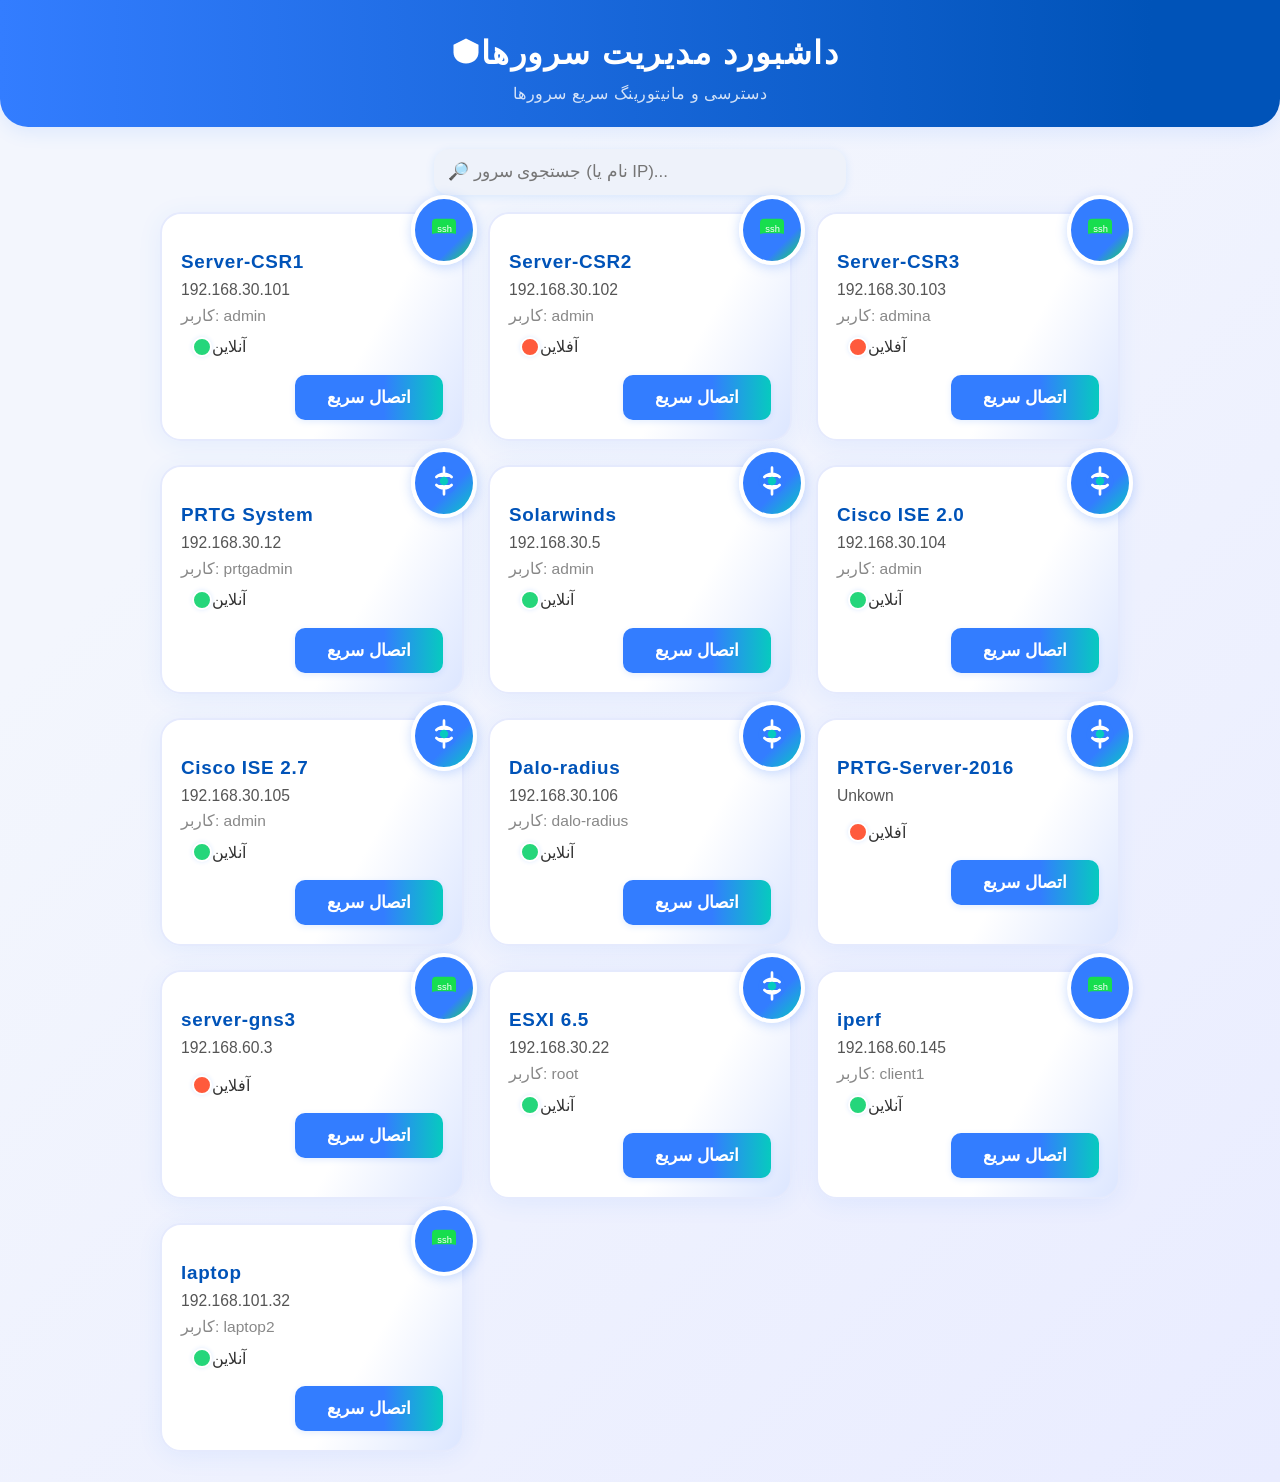
==== index.html @ 3cae503d "Rename index_Version3.html to index.html" ====
<!DOCTYPE html>
<html lang="fa">
<head>
  <meta charset="UTF-8">
  <meta name="viewport" content="width=device-width, initial-scale=1">
  <title>داشبورد سرورها | مدیریت سریع</title>
  <link rel="stylesheet" href="style_Version3.css">
</head>
<body>
  <header>
    <div class="header-content">
      <span class="header-icon">
        <svg width="30" height="30" viewBox="0 0 24 24" fill="#fff"><path d="M12 2L2 7v6c0 5 4 9 10 9s10-4 10-9V7z"/></svg>
      </span>
      <h1>داشبورد مدیریت سرورها</h1>
    </div>
    <div class="header-sub">دسترسی و مانیتورینگ سریع سرورها</div>
  </header>
  <section class="search-section">
    <input type="text" id="server-search" class="search-box" placeholder="🔎 جستجوی سرور (نام یا IP)...">
  </section>
  <main>
    <div id="server-list"></div>
  </main>
  <script src="app_Version3.js"></script>
</body>
</html>
---- style_Version3.css ----
body {
  font-family: Tahoma, Arial, sans-serif;
  background: linear-gradient(135deg, #f3f6fd 25%, #e9ecff 100%);
  min-height: 100vh;
  margin: 0;
  color: #222;
}
header {
  background: linear-gradient(90deg, #337dff 0%, #0053b8 90%);
  color: #fff;
  padding: 34px 0 24px 0;
  border-bottom-left-radius: 28px;
  border-bottom-right-radius: 28px;
  box-shadow: 0 6px 18px rgba(51,125,255,0.10);
  margin-bottom: 8px;
}
.header-content {
  display: flex;
  align-items: center;
  justify-content: center;
}
.header-icon {
  display: inline-block;
  margin-left: 10px;
}
header h1 {
  margin: 0;
  font-size: 2rem;
  font-weight: bold;
  letter-spacing: 1.5px;
}
.header-sub {
  text-align: center;
  font-size: 1rem;
  opacity: .82;
  margin-top: 12px;
  letter-spacing: 0.5px;
}
.search-section {
  display: flex;
  justify-content: center;
  margin: 22px 0 8px 0;
}
.search-box {
  width: 96vw;
  max-width: 360px;
  padding: 13px 38px 13px 14px;
  border: none;
  border-radius: 15px;
  box-shadow: 0 2px 10px rgba(0, 123, 255, .11);
  font-size: 1.06rem;
  background: #eef2fa;
  color: #0053b8;
  transition: box-shadow 0.2s;
}
.search-box:focus {
  outline: none;
  box-shadow: 0 3px 15px rgba(51, 125, 255, 0.19);
}
main {
  max-width: 960px;
  margin: 0 auto;
  padding: 0 10px 30px 10px;
}
#server-list {
  display: grid;
  grid-template-columns: repeat(auto-fit, minmax(290px, 1fr));
  gap: 24px;
  margin-top: 17px;
}
.server-card {
  background: linear-gradient(120deg, #fff 65%, #dce6ff 100%);
  border-radius: 21px;
  box-shadow: 0 4px 24px rgba(51,125,255,.08);
  padding: 22px 19px 19px 19px;
  display: flex;
  flex-direction: column;
  min-height: 145px;
  position: relative;
  border: 2px solid #e5eafd;
  transition: box-shadow 0.24s, border-color 0.14s;
}
.server-card:hover {
  border-color: #337dff;
  box-shadow: 0 8px 28px rgba(0,123,255,0.13), 0 2px 6px #337dff33;
}
.server-logo {
  display: inline-block;
  position: absolute;
  top: -19px;
  right: -15px;
  background: #337dff;
  border-radius: 50%;
  padding: 13px;
  box-shadow: 0 2px 12px #337dff44;
  border: 4px solid #fff;
}
.server-logo.web {
  background: linear-gradient(135deg, #337dff 60%, #07cabf 100%);
}
.server-logo.shell {
  background: linear-gradient(135deg, #337dff 70%, #17de4e 100%);
}
.server-name {
  font-size: 1.18rem;
  font-weight: bold;
  color: #0053b8;
  margin-bottom: 4px;
  margin-top: 15px;
  letter-spacing: .7px;
}
.server-ip {
  color: #333;
  font-size: 0.98rem;
  direction: ltr;
  opacity: .83;
  margin-bottom: 0.5em;
  margin-top: 4px;
}
.server-user {
  color: #888;
  font-size: 0.97rem;
  margin-bottom: 2px;
}
.status-box {
  display: flex;
  align-items: center;
  margin-top: 10px;
  margin-bottom: 4px;
}
.status-dot {
  width: 16px;
  height: 16px;
  border-radius: 100%;
  margin-left: 11px;
  border: 2px solid #fff;
  box-shadow: 0 0 4px #337dff28;
  display: inline-block;
}
.status-dot.up {
  background: #25d67b;
}
.status-dot.down {
  background: #ff5a3c;
}
.status-text {
  font-size: 1.01rem;
  font-weight: 500;
  color: #333;
}
.connect-btn {
  background: linear-gradient(90deg,#337dff 60%, #07cabf 100%);
  color: #fff;
  border: none;
  border-radius: 10px;
  padding: 12px 32px;
  font-size: 1.09rem;
  font-weight: bold;
  cursor: pointer;
  margin-top: 14px;
  align-self: flex-end;
  box-shadow: 0 2px 6px #337dff22;
  transition: background 0.22s, box-shadow 0.18s;
}
.connect-btn:hover, .connect-btn:focus {
  background: linear-gradient(90deg,#0053b8 80%, #17de4e 100%);
  box-shadow: 0 3px 14px #337dff44;
  outline: none;
}
.no-server {
  background: #f6f9ff;
  border-radius: 18px;
  padding: 32px 10px;
  text-align: center;
  color: #aaa;
  font-size: 1.12rem;
  box-shadow: 0 2px 12px #337dff14;
}
@media (max-width:600px) {
  header h1 {
    font-size: 1.12rem;
  }
  main {
    padding: 0 2vw;
  }
  #server-list {
    grid-template-columns: 1fr;
    gap: 16px;
  }
  .server-card {
    min-height: 115px;
    padding: 15px 7vw 15px 7vw;
  }
  .connect-btn {
    padding: 9px 17vw;
    font-size: 1rem;
  }
  .server-logo {
    top: -13px;
    right: -9px;
    padding: 9px;
  }
}
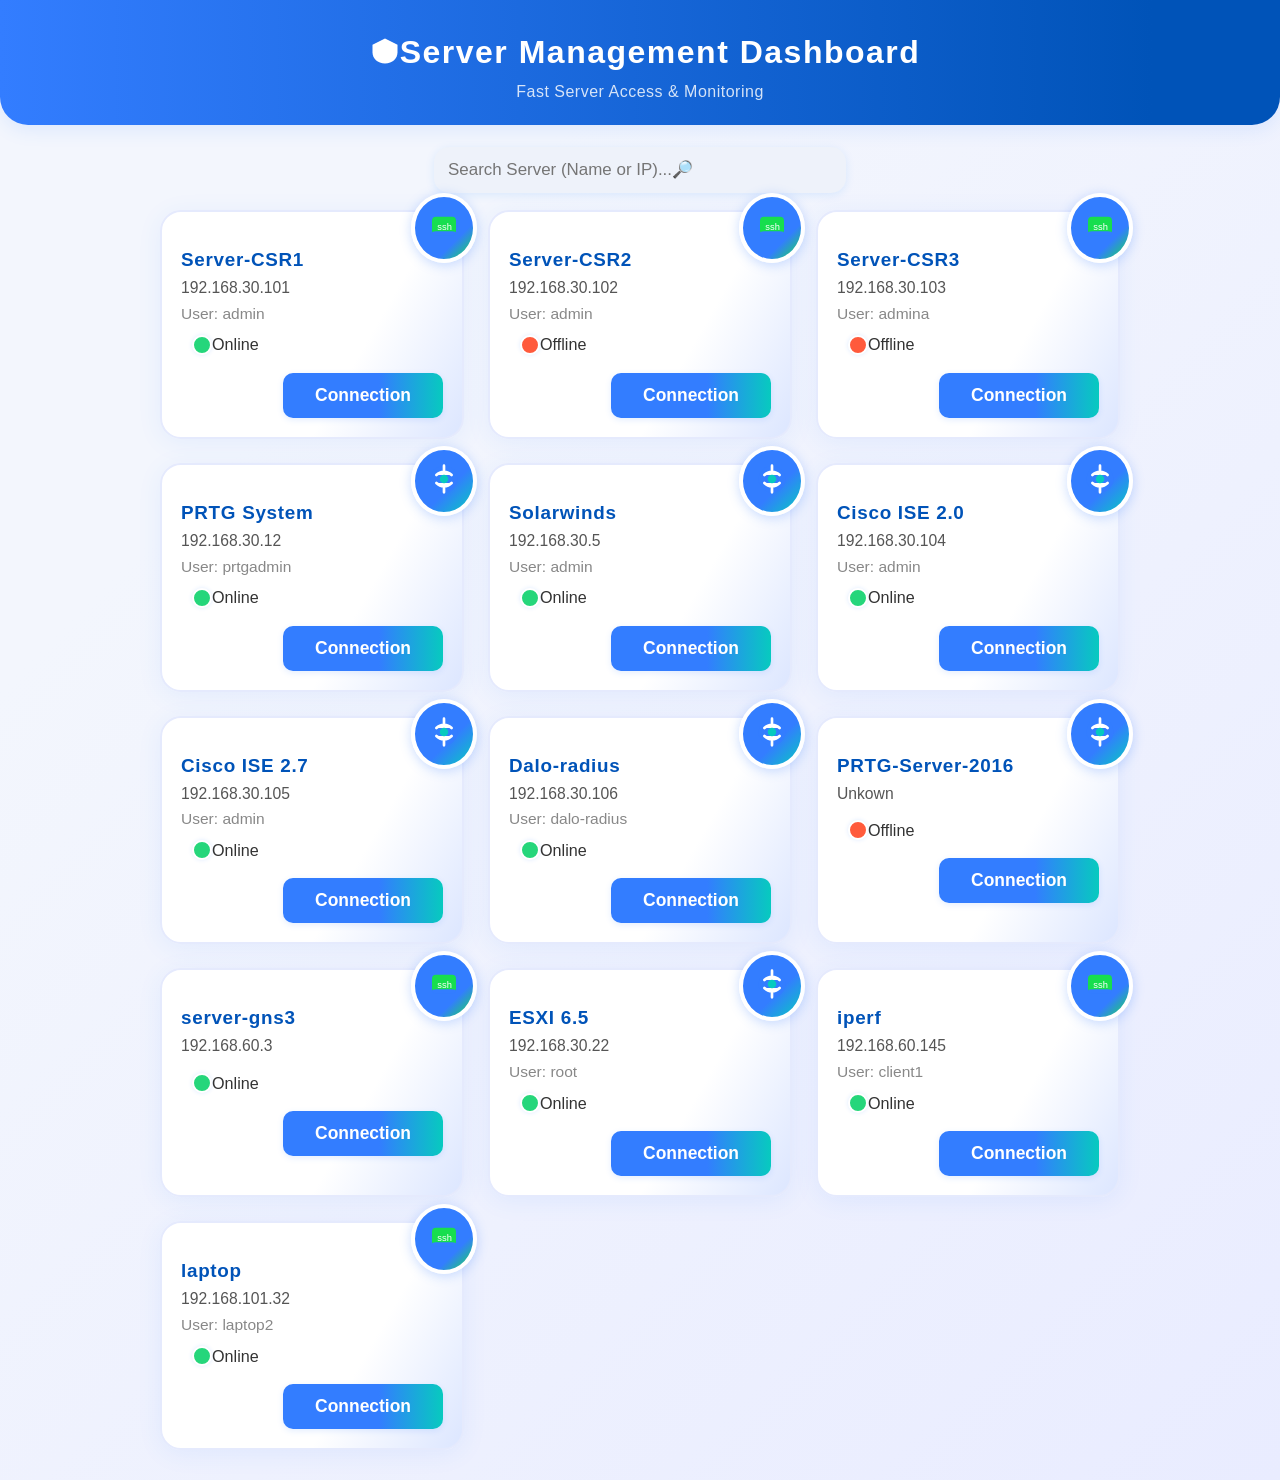
==== commit 55f7c7c1: "Update index.html" ====
--- a/index.html
+++ b/index.html
@@ -3,7 +3,7 @@
 <head>
   <meta charset="UTF-8">
   <meta name="viewport" content="width=device-width, initial-scale=1">
-  <title>داشبورد سرورها | مدیریت سریع</title>
+  <title>Servers Dashboard | Quick Management</title>
   <link rel="stylesheet" href="style_Version3.css">
 </head>
 <body>
@@ -12,12 +12,12 @@
       <span class="header-icon">
         <svg width="30" height="30" viewBox="0 0 24 24" fill="#fff"><path d="M12 2L2 7v6c0 5 4 9 10 9s10-4 10-9V7z"/></svg>
       </span>
-      <h1>داشبورد مدیریت سرورها</h1>
+      <h1>Server Management Dashboard</h1>
     </div>
-    <div class="header-sub">دسترسی و مانیتورینگ سریع سرورها</div>
+    <div class="header-sub">Fast Server Access & Monitoring</div>
   </header>
   <section class="search-section">
-    <input type="text" id="server-search" class="search-box" placeholder="🔎 جستجوی سرور (نام یا IP)...">
+    <input type="text" id="server-search" class="search-box" placeholder="Search Server (Name or IP)...🔎">
   </section>
   <main>
     <div id="server-list"></div>
